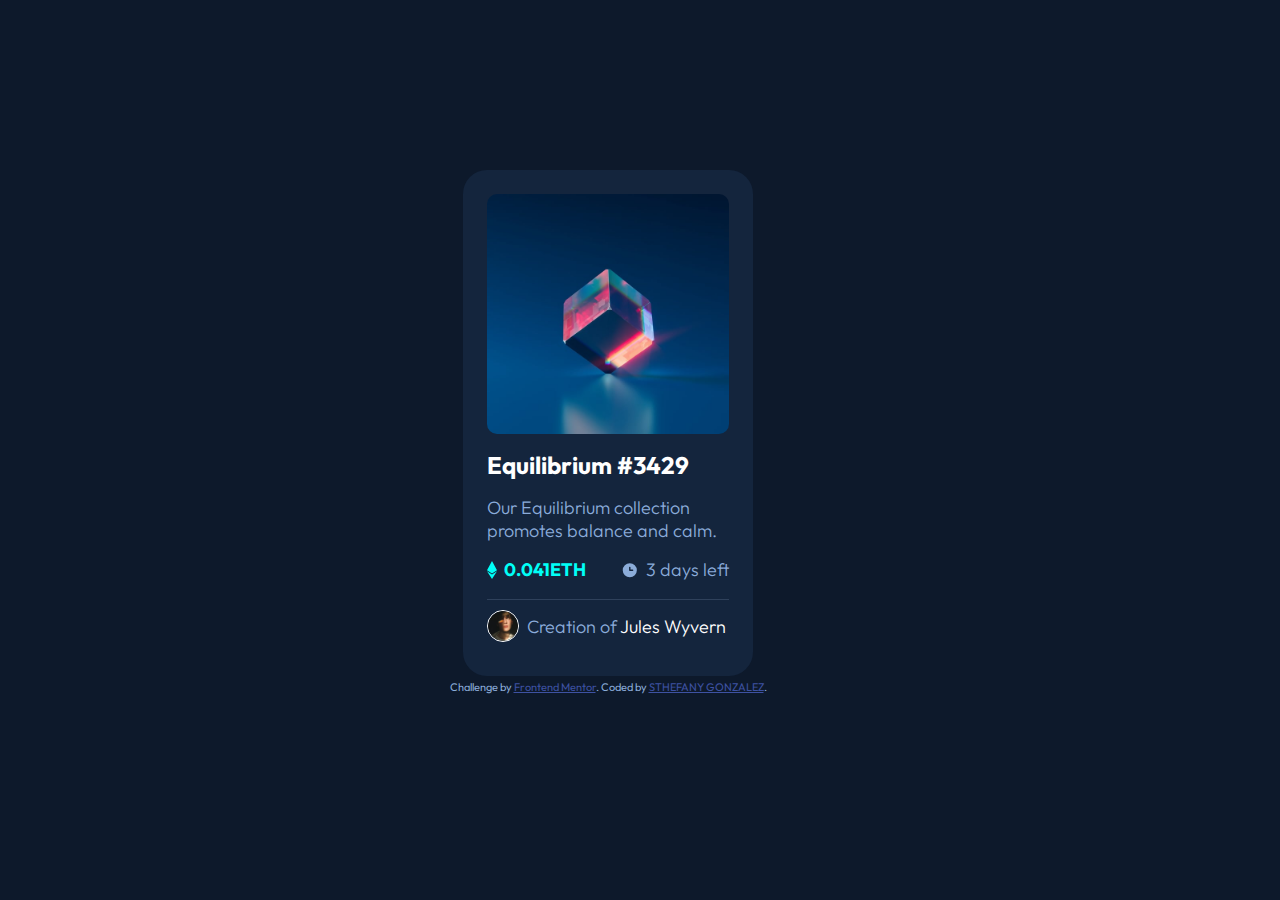
==== Tarjeta de vista previa NFT/index.html @ 5505d90f "Add files via upload" ====
<!DOCTYPE html>
<html lang="en">
<head>
  <meta charset="UTF-8">
  <meta name="viewport" content="width=device-width, initial-scale=1.0"> <!-- displays site properly based on user's device -->

  <link rel="icon" type="image/png" sizes="32x32" href="./images/favicon-32x32.png">
  <link rel="stylesheet" href="style.css">
  
  <title>Frontend Mentor | NFT preview card component</title>

  <!-- Feel free to remove these styles or customise in your own stylesheet 👍 -->
  <style>
    .attribution { font-size: 11px; text-align: center; }
    .attribution a { color: hsl(228, 45%, 44%); }
  </style>
</head>
<body>
  <div class="container">
    <div class="informations">
      <span class="image-container">
        <img src="images/image-equilibrium.jpg" alt="">
      </span>
      <h2>Equilibrium #3429</h2>
      <p>Our Equilibrium collection promotes balance and calm.</p>
      <div class="eth">
        <span class="ethereum">
          <img src="images/icon-ethereum.svg" alt="">
          <p>0.041ETH</p>
        </span>
        <span class="days">
          <img src="images/icon-clock.svg" alt="">
          <p>3 days left</p>
        </span>
      </div>
    </div>
    
    <div class="avatar">
      <img src="images/image-avatar.png" alt="">
      <p>Creation of <a href="#">Jules Wyvern</a></p>   
    </div> 
  </div>
  
  <div class="attribution">
    Challenge by <a href="https://www.frontendmentor.io?ref=challenge" target="_blank">Frontend Mentor</a>. 
    Coded by <a href="https://github.com/YuriMont">STHEFANY GONZALEZ</a>.
  </div>
</body>
</html>
---- Tarjeta de vista previa NFT/style.css ----
@import url('https://fonts.googleapis.com/css2?family=Outfit:wght@300&display=swap');

  *{
    margin: 0;
    padding: 0;
    box-sizing: border-box;
    font-family: 'Outfit', sans-serif;
  }
  body{
    background-color: hsl(217, 54%, 11%);
    display: flex;
    align-items: center;
    justify-content: center;
    flex-direction: column;
    gap: 4px;
    width: 95vw;
    height: 96vh;
    color: hsl(215, 51%, 70%);
  }
  .container{
    background-color: hsl(216, 50%, 16%);
    border-radius: 1.5rem;
    padding: 1.5rem;
  }
  .image-container img{
    width: 242px;
    height: 240px;
    border-radius: 10px;
    cursor: pointer;
  }
  .image-container{
    width: 242px;
    height: 240px;
    border-radius: 10px;
    cursor: pointer;
}
  .informations{
    display: flex;
    flex-direction: column;
    gap: 1rem;
    position: relative;
    width: 242px;
  }
  h2{
    font-weight: bold;
    color: hsl(0, 0%, 100%);
    cursor: pointer;
  }
  p{
    font-size: 18px;
    font-weight: 300;
  }
  .eth{
    display: flex;
    align-items: center;
    justify-content: space-between;
  }
  .ethereum, .days{
    display: flex;
    align-items: center;
    gap: 7px;
  }
  .ethereum p{
    color: hsl(178, 100%, 50%);
    font-weight: bold;
  }
  .ethereum img{
    width: 10px;
    height: 18px;
  }
  .days img{
    width: 18px;
    height: 18px;
  }
  .avatar{
    margin-top: 18px;
    padding: 10px 0px;
    border-top: 1px solid hsl(215, 32%, 27%);
    display: flex;
    align-items: center;
    gap: 8px;
  }
  .avatar img{
    width: 32px;
    height: 32px;
    border-radius: 1000px;
    border: 1px solid hsl(0, 0%, 100%);
  }
  .avatar a{
    color: hsl(0, 0%, 100%);
    text-decoration: none;
  }
  .avatar a:hover, h2:hover{
    color: hsl(178, 100%, 50%);

  }

.image-container:hover{
  background: url(images/icon-view.svg) no-repeat center;
  background-color: hsl(178, 100%, 50%);
}

.image-container img:hover{
  opacity: 0.4;

}
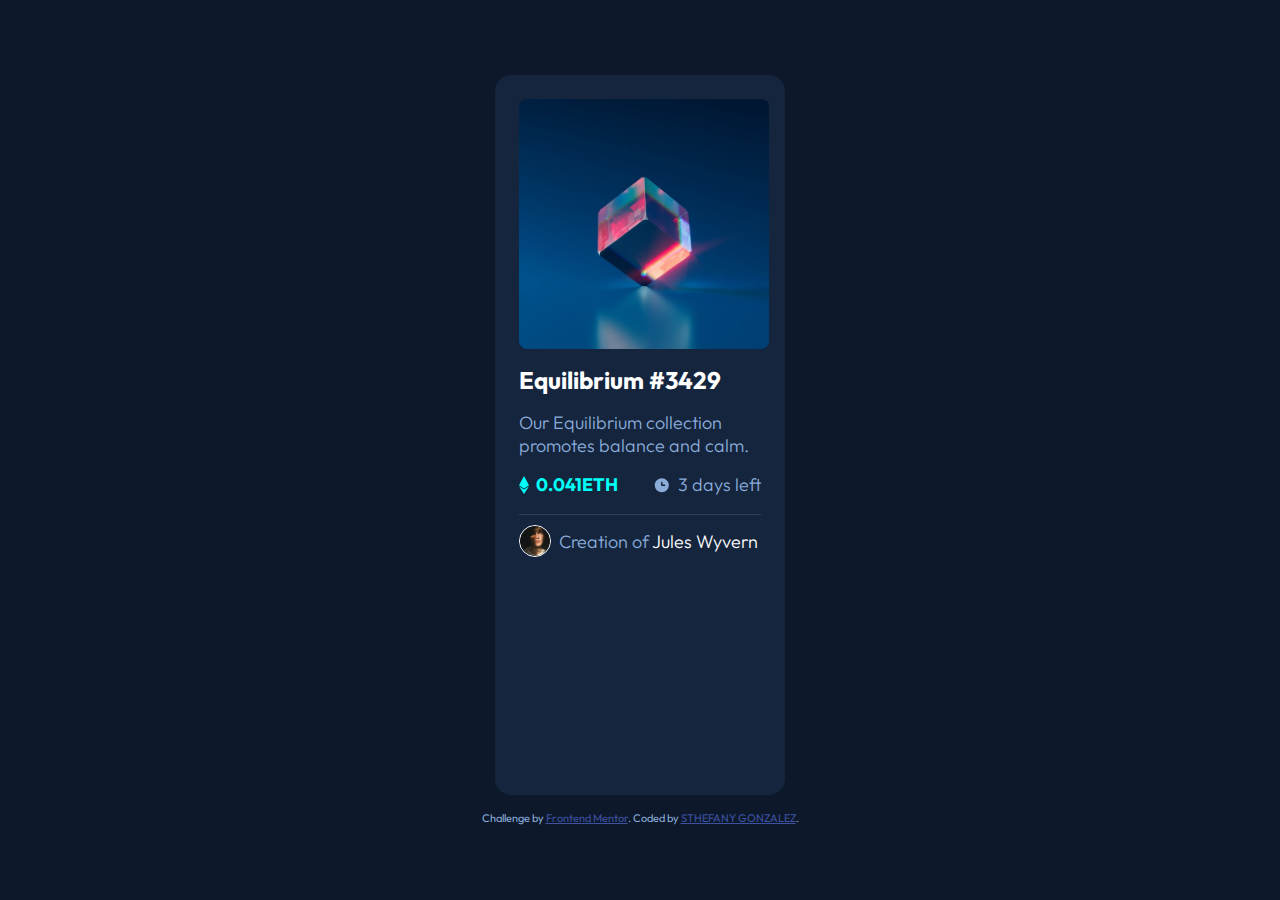
==== commit 8c1d221f: "Update index.html" ====
--- a/Tarjeta de vista previa NFT/index.html
+++ b/Tarjeta de vista previa NFT/index.html
@@ -43,7 +43,7 @@
   
   <div class="attribution">
     Challenge by <a href="https://www.frontendmentor.io?ref=challenge" target="_blank">Frontend Mentor</a>. 
-    Coded by <a href="https://github.com/YuriMont">STHEFANY GONZALEZ</a>.
+    Coded by <a href="https://github.com/sthefany-gonzalez">STHEFANY GONZALEZ</a>.
   </div>
 </body>
-</html>+</html>
--- a/Tarjeta de vista previa NFT/style.css
+++ b/Tarjeta de vista previa NFT/style.css
@@ -12,26 +12,27 @@
     align-items: center;
     justify-content: center;
     flex-direction: column;
-    gap: 4px;
-    width: 95vw;
-    height: 96vh;
+    gap: 1rem;
+    width: 100vw;
+    height: 100vh;
     color: hsl(215, 51%, 70%);
   }
   .container{
     background-color: hsl(216, 50%, 16%);
-    border-radius: 1.5rem;
+    border-radius: 1rem;
     padding: 1.5rem;
+    height: 80vh;
   }
   .image-container img{
-    width: 242px;
-    height: 240px;
-    border-radius: 10px;
+    width: 250px;
+    height: 250px;
+    border-radius: 8px;
     cursor: pointer;
   }
   .image-container{
-    width: 242px;
-    height: 240px;
-    border-radius: 10px;
+    width: 250px;
+    height: 250px;
+    border-radius: 8px;
     cursor: pointer;
 }
   .informations{
@@ -83,7 +84,7 @@
   .avatar img{
     width: 32px;
     height: 32px;
-    border-radius: 1000px;
+    border-radius: 100px;
     border: 1px solid hsl(0, 0%, 100%);
   }
   .avatar a{
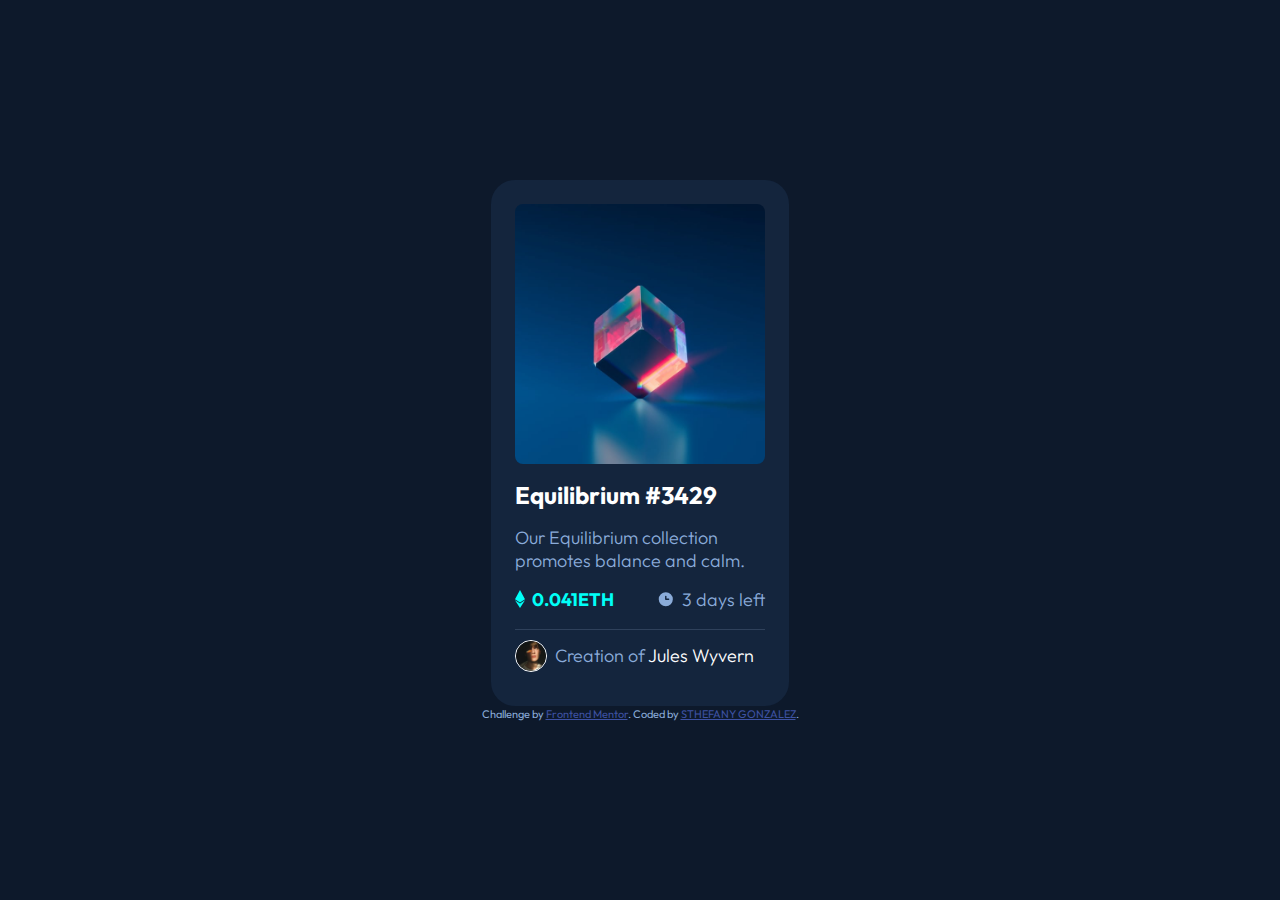
==== commit 6bbadaff: "Add files via upload" ====
--- a/Tarjeta de vista previa NFT/index.html
+++ b/Tarjeta de vista previa NFT/index.html
@@ -46,4 +46,4 @@
     Coded by <a href="https://github.com/sthefany-gonzalez">STHEFANY GONZALEZ</a>.
   </div>
 </body>
-</html>
+</html>--- a/Tarjeta de vista previa NFT/style.css
+++ b/Tarjeta de vista previa NFT/style.css
@@ -12,26 +12,25 @@
     align-items: center;
     justify-content: center;
     flex-direction: column;
-    gap: 1rem;
+    gap: 1px;
     width: 100vw;
     height: 100vh;
     color: hsl(215, 51%, 70%);
   }
   .container{
     background-color: hsl(216, 50%, 16%);
-    border-radius: 1rem;
+    border-radius: 1.5rem;
     padding: 1.5rem;
-    height: 80vh;
   }
   .image-container img{
     width: 250px;
-    height: 250px;
+    height: 260px;
     border-radius: 8px;
     cursor: pointer;
   }
   .image-container{
     width: 250px;
-    height: 250px;
+    height: 260px;
     border-radius: 8px;
     cursor: pointer;
 }
@@ -40,7 +39,7 @@
     flex-direction: column;
     gap: 1rem;
     position: relative;
-    width: 242px;
+    width: 250px;
   }
   h2{
     font-weight: bold;
@@ -84,7 +83,7 @@
   .avatar img{
     width: 32px;
     height: 32px;
-    border-radius: 100px;
+    border-radius: 1000px;
     border: 1px solid hsl(0, 0%, 100%);
   }
   .avatar a{
